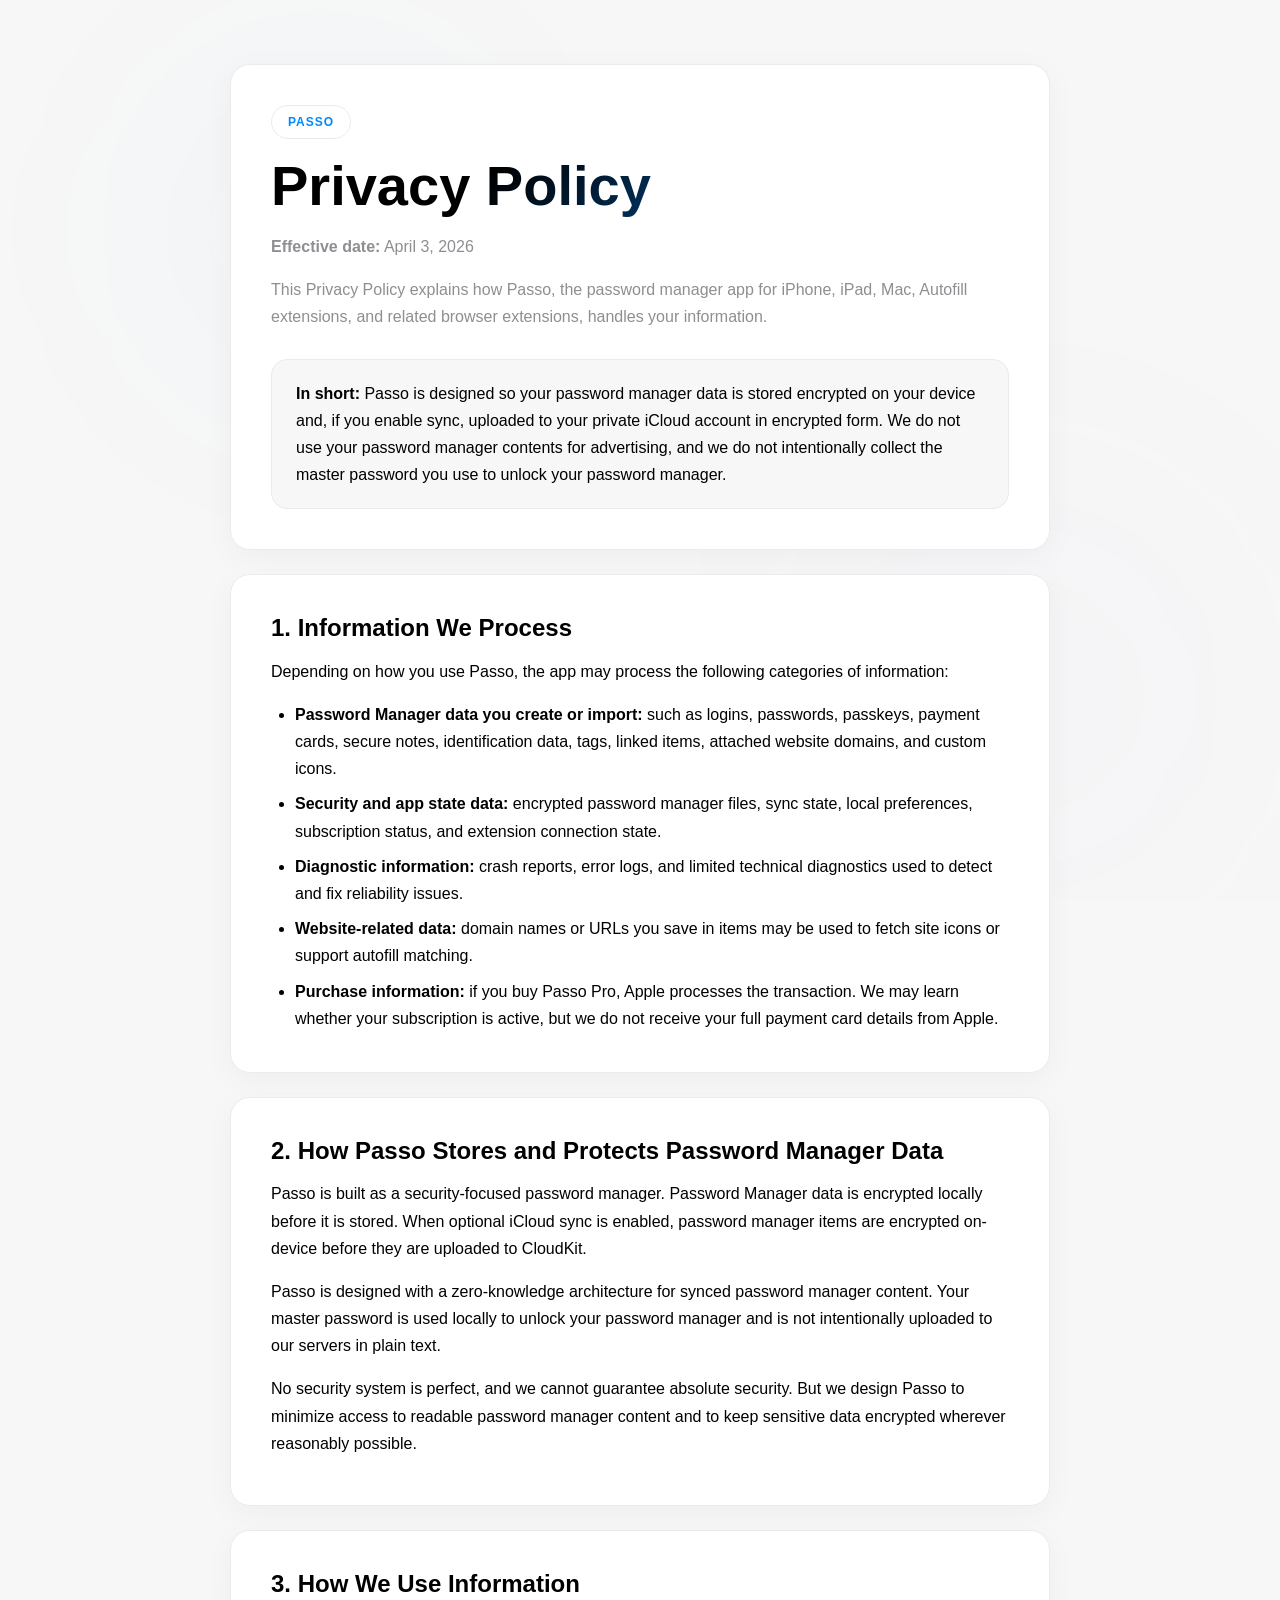
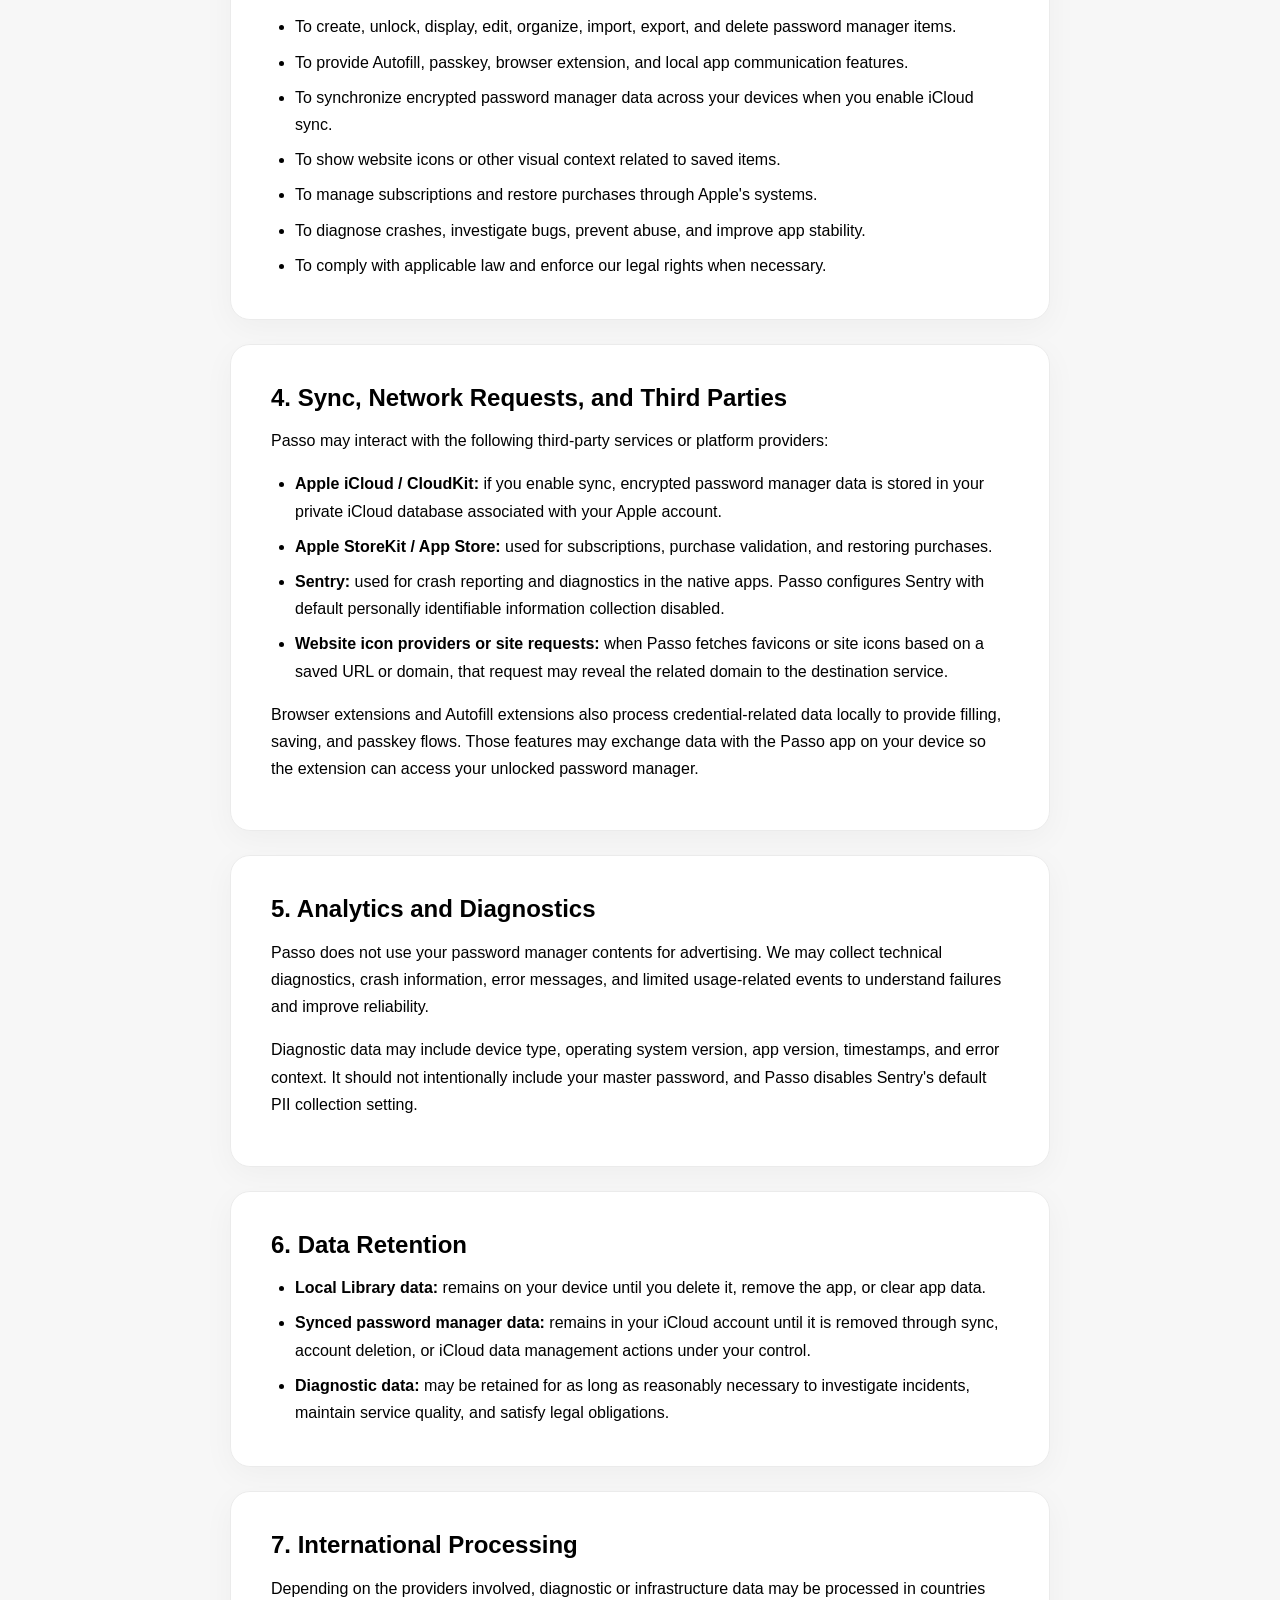
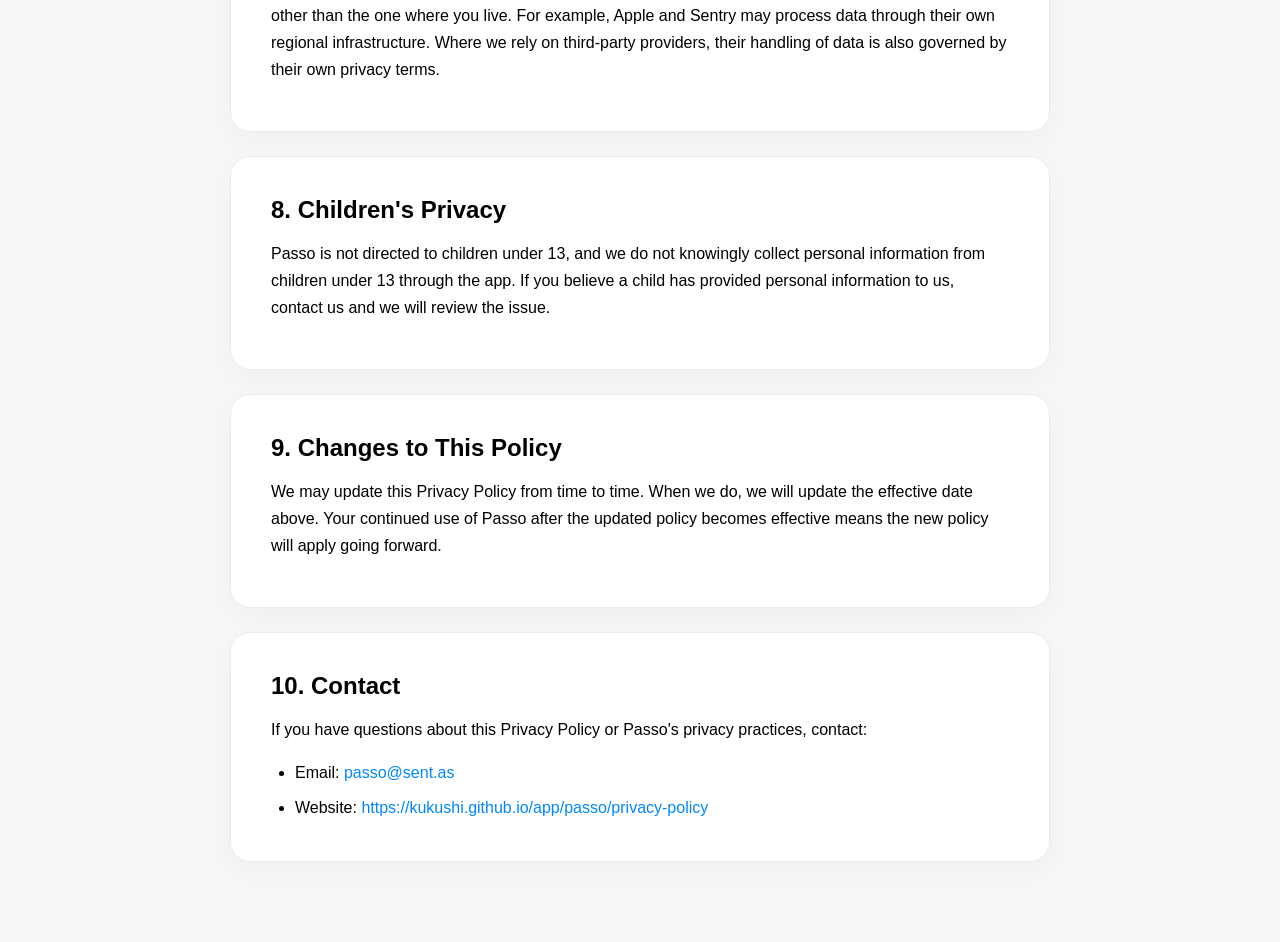
==== privacy-policy.html @ e67fae2f "feat: serve homepage directly at root (no redirect)" ====
<!DOCTYPE html>
<html lang="en">
<head>
    <meta charset="utf-8">
    <meta name="viewport" content="width=device-width, initial-scale=1">
    <title>Passo Privacy Policy</title>
    <!-- Google Fonts -->
    <link rel="preconnect" href="https://fonts.googleapis.com">
    <link rel="preconnect" href="https://fonts.gstatic.com" crossorigin>
    <link href="https://fonts.googleapis.com/css2?family=Outfit:wght@300;400;500;600;700;800&display=swap" rel="stylesheet">
    <link rel="icon" type="image/svg+xml" href="./icon.svg">
    <style>
        :root {
            color-scheme: light;
            --bg-base: #F7F7F7;
            --bg-surface: #FFFFFF;
            --text-main: #000000;
            --text-muted: #8E8E93;
            --glass-bg: #FFFFFF;
            --glass-border: 1px solid #EBEBEB;
            --glass-shadow: 0 8px 32px 0 rgba(0, 0, 0, 0.04);
            --accent-blue: #0088FF;
            --accent-soft: rgba(0, 136, 255, 0.06);
            --font: -apple-system, BlinkMacSystemFont, "SF Pro Text", "SF Pro Icons", "Helvetica Neue", Helvetica, Arial, sans-serif;
            --line: #EBEBEB;
        }

        *, *::before, *::after {
            box-sizing: border-box;
        }

        body {
            margin: 0;
            font-family: var(--font);
            color: var(--text-main);
            background-color: var(--bg-base);
            overflow-x: hidden;
            position: relative;
            -webkit-font-smoothing: antialiased;
            line-height: 1.7;
        }

        /* Background Auras */
        .aura-container {
            position: fixed;
            top: 0; left: 0;
            width: 100vw; height: 100vh;
            overflow: hidden; z-index: -1;
            pointer-events: none;
        }

        .aura {
            position: absolute;
            filter: blur(100px);
            opacity: 0.5;
            animation: float-aura 20s ease-in-out infinite alternate;
        }

        .aura-1 { top: -10%; left: 0%; width: 50vw; height: 50vw; background: radial-gradient(circle, rgba(0,136,255,0.05) 0%, rgba(0,136,255,0) 70%); }
        .aura-2 { bottom: -20%; right: -10%; width: 60vw; height: 60vw; background: radial-gradient(circle, rgba(142,119,243,0.05) 0%, rgba(142,119,243,0) 70%); animation-delay: -5s; }

        @keyframes float-aura {
            0% { transform: translate(0, 0) scale(1); }
            50% { transform: translate(5%, 5%) scale(1.1); }
            100% { transform: translate(-5%, -5%) scale(0.9); }
        }

        main {
            max-width: 860px;
            margin: 0 auto;
            padding: 64px 20px 80px;
        }

        .hero, section {
            background: var(--glass-bg);
            backdrop-filter: blur(16px);
            -webkit-backdrop-filter: blur(16px);
            border: var(--glass-border);
            border-radius: 20px;
            box-shadow: var(--glass-shadow);
        }

        .hero {
            padding: 40px;
            margin-bottom: 24px;
        }

        .eyebrow {
            display: inline-flex;
            align-items: center;
            gap: 8px;
            padding: 6px 16px;
            background: #FFFFFF;
            border: 1px solid var(--line);
            border-radius: 9999px;
            font-size: 12px;
            font-weight: 600;
            letter-spacing: 0.08em;
            text-transform: uppercase;
            backdrop-filter: blur(8px);
            color: var(--accent-blue);
            margin-bottom: 16px;
        }

        h1, h2 {
            line-height: 1.1;
            margin: 0 0 16px;
            font-weight: 700;
            color: var(--text-main);
        }

        h1 {
            font-size: clamp(36px, 5vw, 56px);
            font-weight: 800;
            background: linear-gradient(135deg, var(--text-main) 30%, var(--accent-blue) 100%);
            -webkit-background-clip: text;
            -webkit-text-fill-color: transparent;
            background-clip: text;
        }

        h2 { font-size: 24px; margin-top: 8px; }

        p, li { font-size: 16px; font-weight: 400; }

        .meta, .intro { color: var(--text-muted); }

        .summary {
            margin-top: 28px;
            padding: 20px 24px;
            border-radius: 16px;
            background: var(--bg-base);
            border: 1px solid var(--line);
            color: var(--text-main);
        }

        section { padding: 32px 40px; margin-top: 24px; }
        
        ul { margin: 16px 0 0; padding-left: 24px; }
        li { margin-bottom: 8px; }

        a { color: var(--accent-blue); text-decoration: none; transition: 0.2s; font-weight: 500; }
        a:hover { color: #0073e6; text-decoration: underline; }

        code {
            font-family: ui-monospace, SFMono-Regular, Menlo, Monaco, Consolas, monospace;
            font-size: 0.9em;
            background: rgba(0, 0, 0, 0.04);
            padding: 2px 6px;
            border-radius: 4px;
        }

        .fade-in {
            opacity: 0;
            animation: fadeIn 0.8s ease forwards;
        }

        @keyframes fadeIn {
            from { opacity: 0; transform: translateY(10px); }
            to { opacity: 1; transform: translateY(0); }
        }

        @media (max-width: 640px) {
            .hero, section { padding: 24px 20px; border-radius: 16px; }
            main { padding: 32px 16px 40px; }
        }
    </style>
</head>
<body>
<div class="aura-container">
    <div class="aura aura-1"></div>
    <div class="aura aura-2"></div>
</div>
<main class="fade-in">
    <header class="hero">
        <div class="eyebrow">Passo</div>
        <h1>Privacy Policy</h1>
        <p class="meta"><strong>Effective date:</strong> April 3, 2026</p>
        <p class="intro">
            This Privacy Policy explains how Passo, the password manager app for iPhone, iPad, Mac, Autofill extensions,
            and related browser extensions, handles your information.
        </p>
        <div class="summary">
            <strong>In short:</strong> Passo is designed so your password manager data is stored encrypted on your device and, if you
            enable sync, uploaded to your private iCloud account in encrypted form. We do not use your password manager contents for advertising,
            and we do not intentionally collect the master password you use to unlock your password manager.
        </div>
    </header>

    <section>
        <h2>1. Information We Process</h2>
        <p>Depending on how you use Passo, the app may process the following categories of information:</p>
        <ul>
            <li><strong>Password Manager data you create or import:</strong> such as logins, passwords, passkeys, payment cards, secure notes, identification data, tags, linked items, attached website domains, and custom icons.</li>
            <li><strong>Security and app state data:</strong> encrypted password manager files, sync state, local preferences, subscription status, and extension connection state.</li>
            <li><strong>Diagnostic information:</strong> crash reports, error logs, and limited technical diagnostics used to detect and fix reliability issues.</li>
            <li><strong>Website-related data:</strong> domain names or URLs you save in items may be used to fetch site icons or support autofill matching.</li>
            <li><strong>Purchase information:</strong> if you buy Passo Pro, Apple processes the transaction. We may learn whether your subscription is active, but we do not receive your full payment card details from Apple.</li>
        </ul>
    </section>

    <section>
        <h2>2. How Passo Stores and Protects Password Manager Data</h2>
        <p>
            Passo is built as a security-focused password manager. Password Manager data is encrypted locally before it is stored. When optional iCloud sync
            is enabled, password manager items are encrypted on-device before they are uploaded to CloudKit.
        </p>
        <p>
            Passo is designed with a zero-knowledge architecture for synced password manager content. Your master password is used locally to unlock your password manager
            and is not intentionally uploaded to our servers in plain text.
        </p>
        <p>
            No security system is perfect, and we cannot guarantee absolute security. But we design Passo to minimize access to readable password manager content
            and to keep sensitive data encrypted wherever reasonably possible.
        </p>
    </section>

    <section>
        <h2>3. How We Use Information</h2>
        <ul>
            <li>To create, unlock, display, edit, organize, import, export, and delete password manager items.</li>
            <li>To provide Autofill, passkey, browser extension, and local app communication features.</li>
            <li>To synchronize encrypted password manager data across your devices when you enable iCloud sync.</li>
            <li>To show website icons or other visual context related to saved items.</li>
            <li>To manage subscriptions and restore purchases through Apple's systems.</li>
            <li>To diagnose crashes, investigate bugs, prevent abuse, and improve app stability.</li>
            <li>To comply with applicable law and enforce our legal rights when necessary.</li>
        </ul>
    </section>

    <section>
        <h2>4. Sync, Network Requests, and Third Parties</h2>
        <p>Passo may interact with the following third-party services or platform providers:</p>
        <ul>
            <li><strong>Apple iCloud / CloudKit:</strong> if you enable sync, encrypted password manager data is stored in your private iCloud database associated with your Apple account.</li>
            <li><strong>Apple StoreKit / App Store:</strong> used for subscriptions, purchase validation, and restoring purchases.</li>
            <li><strong>Sentry:</strong> used for crash reporting and diagnostics in the native apps. Passo configures Sentry with default personally identifiable information collection disabled.</li>
            <li><strong>Website icon providers or site requests:</strong> when Passo fetches favicons or site icons based on a saved URL or domain, that request may reveal the related domain to the destination service.</li>
        </ul>
        <p>
            Browser extensions and Autofill extensions also process credential-related data locally to provide filling, saving, and passkey flows.
            Those features may exchange data with the Passo app on your device so the extension can access your unlocked password manager.
        </p>
    </section>

    <section>
        <h2>5. Analytics and Diagnostics</h2>
        <p>
            Passo does not use your password manager contents for advertising. We may collect technical diagnostics, crash information, error messages,
            and limited usage-related events to understand failures and improve reliability.
        </p>
        <p>
            Diagnostic data may include device type, operating system version, app version, timestamps, and error context. It should not intentionally
            include your master password, and Passo disables Sentry's default PII collection setting.
        </p>
    </section>

    <section>
        <h2>6. Data Retention</h2>
        <ul>
            <li><strong>Local Library data:</strong> remains on your device until you delete it, remove the app, or clear app data.</li>
            <li><strong>Synced password manager data:</strong> remains in your iCloud account until it is removed through sync, account deletion, or iCloud data management actions under your control.</li>
            <li><strong>Diagnostic data:</strong> may be retained for as long as reasonably necessary to investigate incidents, maintain service quality, and satisfy legal obligations.</li>
        </ul>
    </section>

    <section>
        <h2>7. International Processing</h2>
        <p>
            Depending on the providers involved, diagnostic or infrastructure data may be processed in countries other than the one where you live.
            For example, Apple and Sentry may process data through their own regional infrastructure. Where we rely on third-party providers, their
            handling of data is also governed by their own privacy terms.
        </p>
    </section>

    <section>
        <h2>8. Children's Privacy</h2>
        <p>
            Passo is not directed to children under 13, and we do not knowingly collect personal information from children under 13 through the app.
            If you believe a child has provided personal information to us, contact us and we will review the issue.
        </p>
    </section>

    <section>
        <h2>9. Changes to This Policy</h2>
        <p>
            We may update this Privacy Policy from time to time. When we do, we will update the effective date above. Your continued use of Passo after
            the updated policy becomes effective means the new policy will apply going forward.
        </p>
    </section>

    <section>
        <h2>10. Contact</h2>
        <p>If you have questions about this Privacy Policy or Passo's privacy practices, contact:</p>
        <ul>
            <li>Email: <a href="mailto:passo@sent.as">passo@sent.as</a></li>
            <li>Website: <a href="https://kukushi.github.io/app/passo/privacy-policy">https://kukushi.github.io/app/passo/privacy-policy</a></li>
        </ul>
    </section>
</main>
</body>
</html>
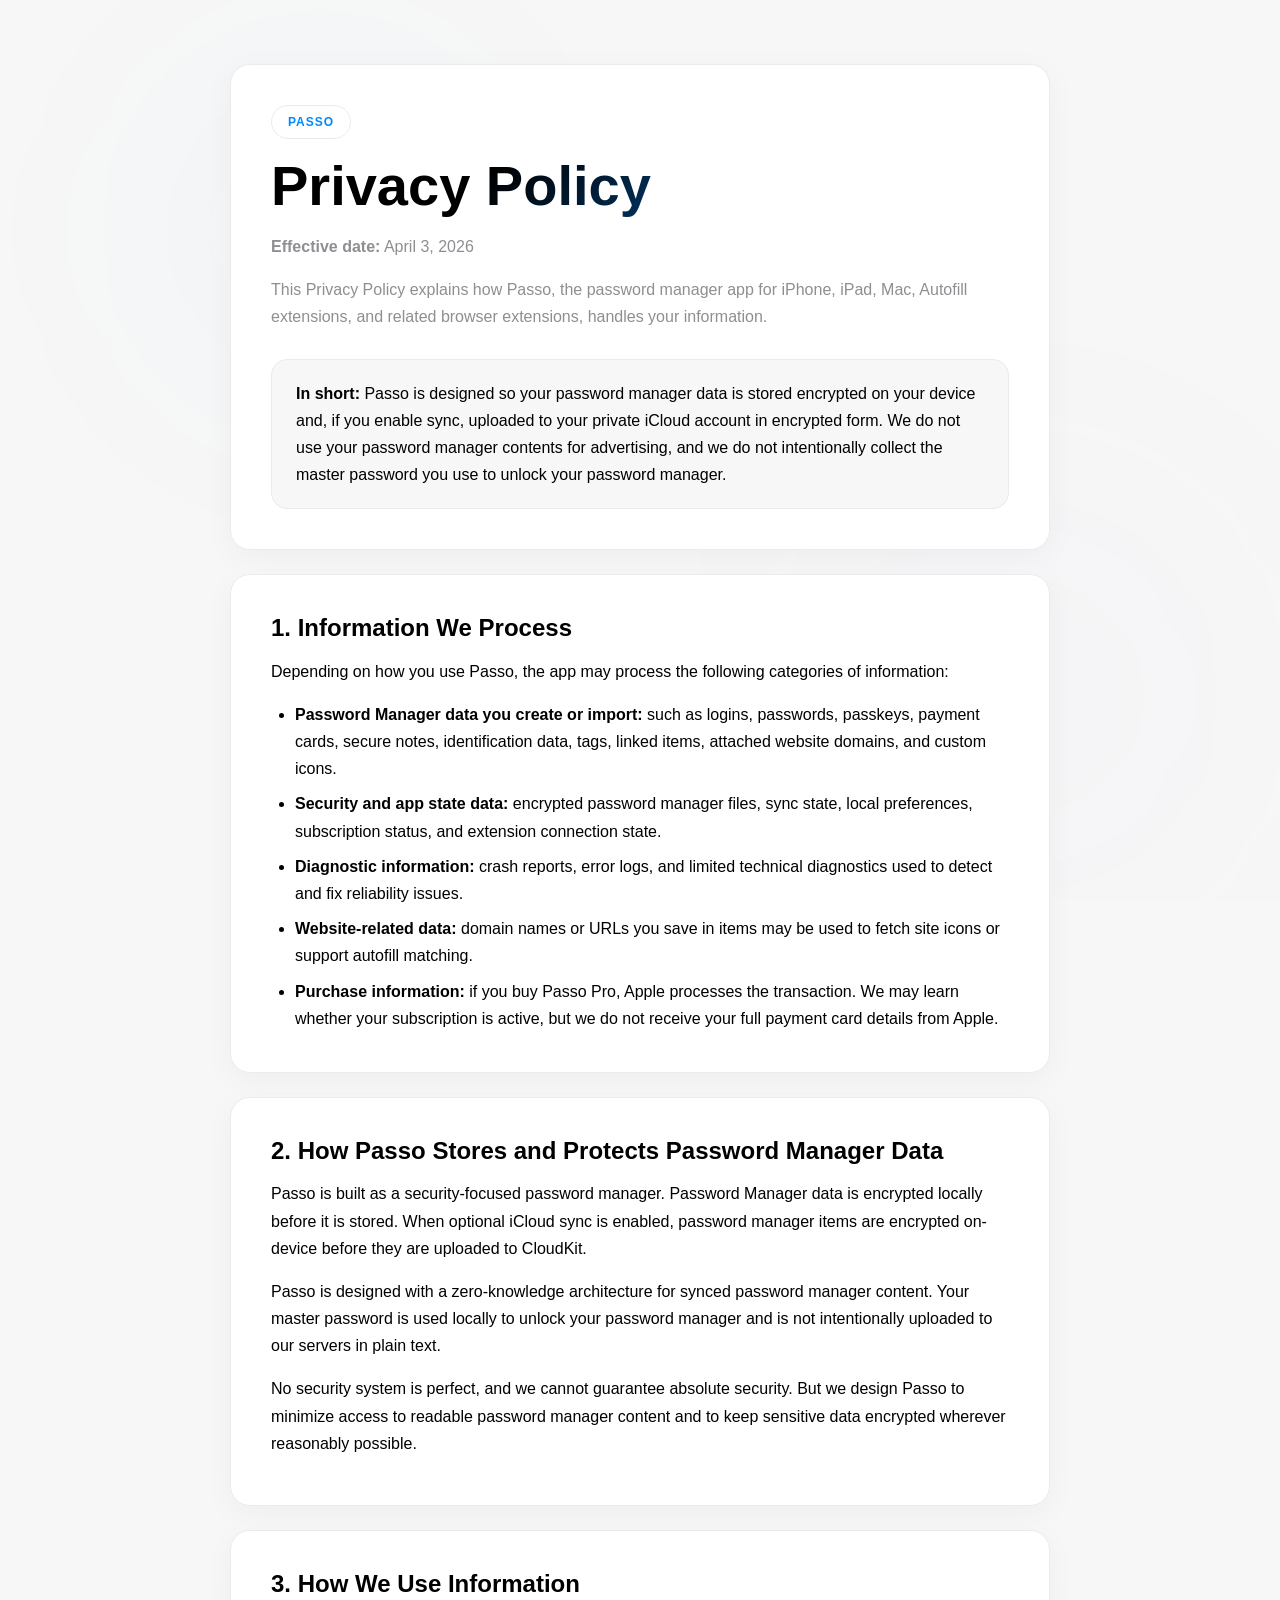
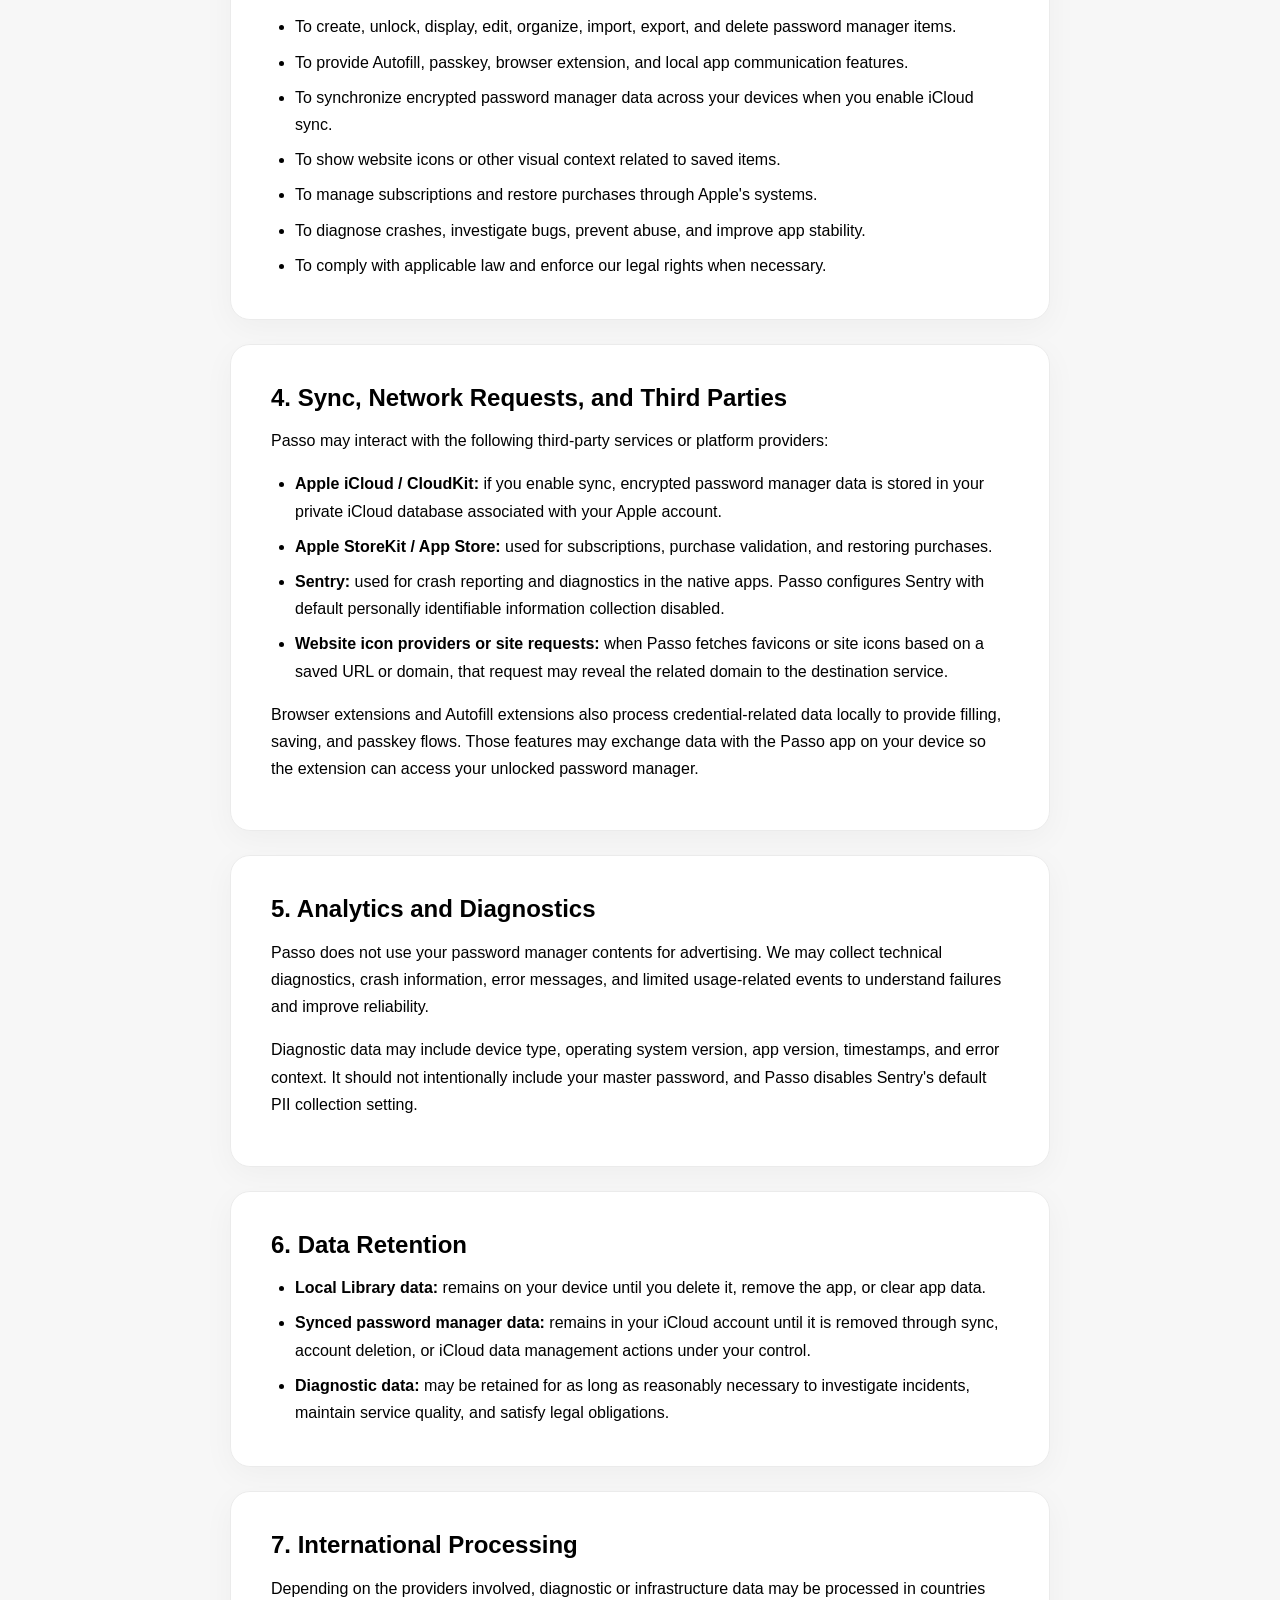
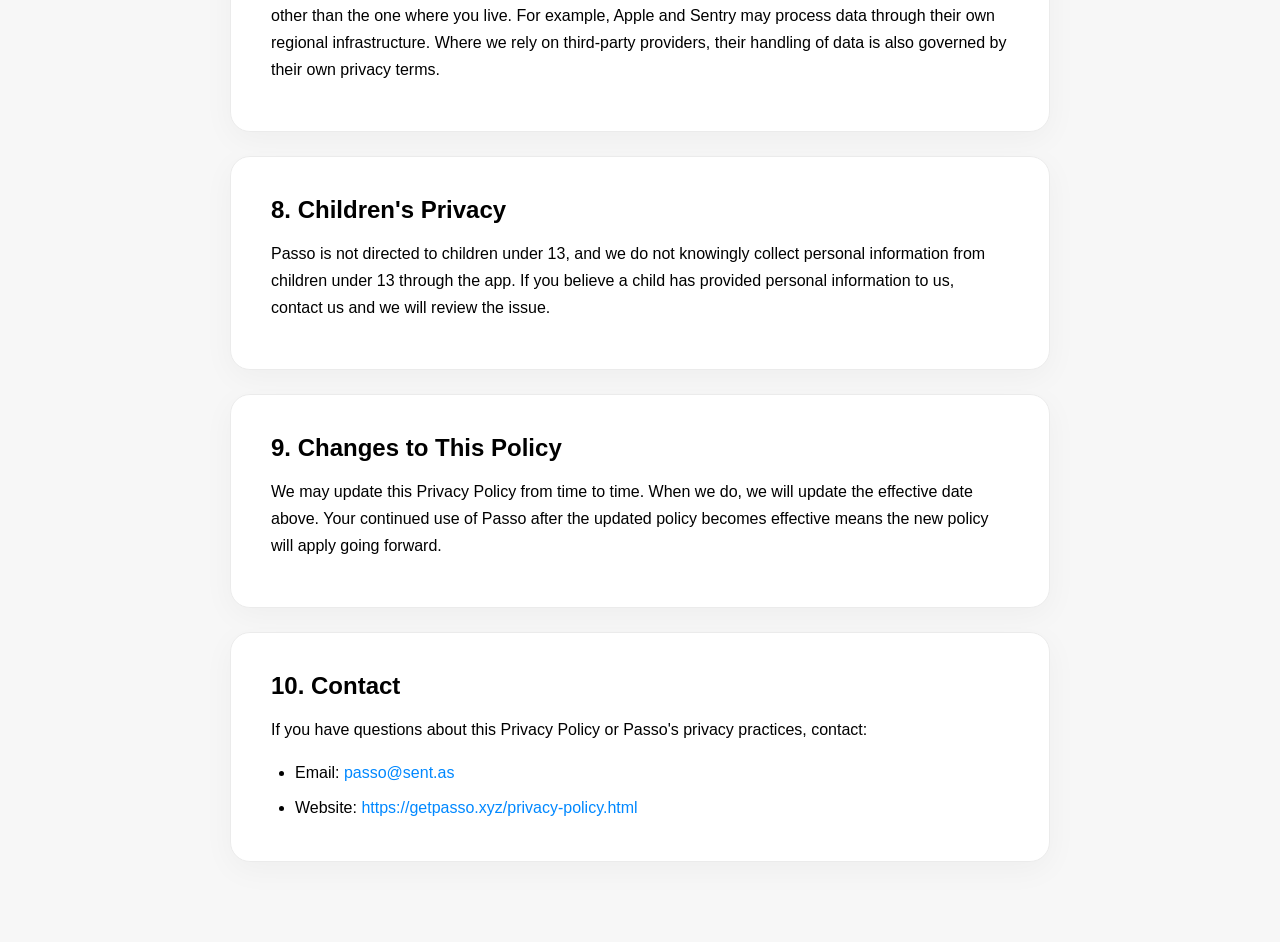
==== commit 1a9894a4: "feat: add terms page, update privacy policy URL to getpasso.xyz" ====
--- a/privacy-policy.html
+++ b/privacy-policy.html
@@ -293,7 +293,7 @@
         <p>If you have questions about this Privacy Policy or Passo's privacy practices, contact:</p>
         <ul>
             <li>Email: <a href="mailto:passo@sent.as">passo@sent.as</a></li>
-            <li>Website: <a href="https://kukushi.github.io/app/passo/privacy-policy">https://kukushi.github.io/app/passo/privacy-policy</a></li>
+            <li>Website: <a href="https://getpasso.xyz/privacy-policy.html">https://getpasso.xyz/privacy-policy.html</a></li>
         </ul>
     </section>
 </main>
